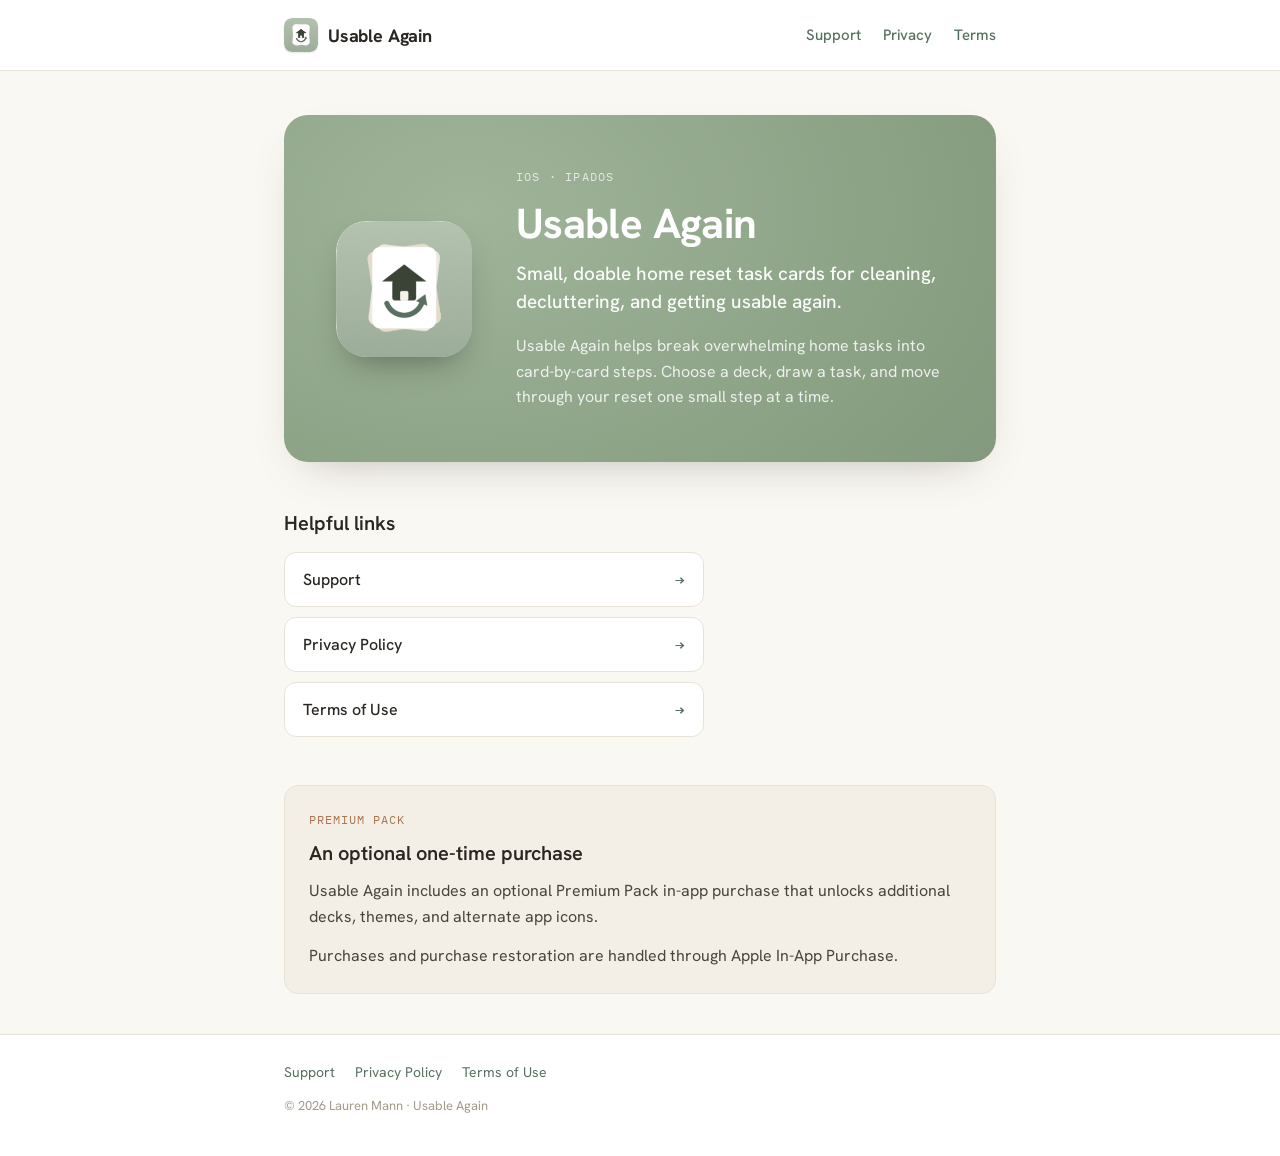
==== usable-again/index.html @ a594723f "Add initial website structure and content for Usable Again" ====
<!DOCTYPE html>
<html lang="en">
<head>
<meta charset="utf-8">
<meta name="viewport" content="width=device-width, initial-scale=1">
<title>Usable Again</title>
<meta name="description" content="Small, doable home reset task cards for cleaning, decluttering, and getting usable again.">
<link rel="icon" type="image/png" href="/assets/app-icon.png">
<link rel="preconnect" href="https://fonts.googleapis.com">
<link rel="preconnect" href="https://fonts.gstatic.com" crossorigin>
<link rel="stylesheet" href="https://fonts.googleapis.com/css2?family=Hanken+Grotesk:wght@400;500;600;700&family=IBM+Plex+Mono:wght@400;500&display=swap">
<link rel="stylesheet" href="/styles.css">
</head>
<body class="landing">

  <header class="site-header">
    <div class="header-inner">
      <a class="brand" href="/usable-again/"><img src="/assets/app-icon.png" alt="" width="34" height="34"><span>Usable Again</span></a>
      <nav class="primary-nav" aria-label="Primary">
        <a href="/usable-again/support/">Support</a>
        <a href="/usable-again/privacy/">Privacy</a>
        <a href="/usable-again/terms/">Terms</a>
      </nav>
    </div>
  </header>

  <main>
    <!-- Hero — feature-graphic treatment from the brand identity: sage field, icon left, wordmark + promise right -->
    <section class="hero" aria-label="Usable Again">
      <img src="/assets/app-icon.png" alt="" width="136" height="136">
      <div class="hero-text">
        <p class="hero-overline">iOS · iPadOS</p>
        <h1>Usable Again</h1>
        <p class="hero-lead">Small, doable home reset task cards for cleaning, decluttering, and getting usable again.</p>
        <p class="hero-body">Usable Again helps break overwhelming home tasks into card-by-card steps. Choose a deck, draw a task, and move through your reset one small step at a time.</p>
      </div>
    </section>

    <section class="links-section" aria-labelledby="links-heading">
      <h2 id="links-heading">Helpful links</h2>
      <div class="link-cards">
        <a class="link-card" href="/usable-again/support/">Support<span class="arrow" aria-hidden="true">→</span></a>
        <a class="link-card" href="/usable-again/privacy/">Privacy Policy<span class="arrow" aria-hidden="true">→</span></a>
        <a class="link-card" href="/usable-again/terms/">Terms of Use<span class="arrow" aria-hidden="true">→</span></a>
      </div>
    </section>

    <section class="premium-panel" aria-labelledby="premium-heading">
      <p class="overline">Premium Pack</p>
      <h2 id="premium-heading">An optional one-time purchase</h2>
      <p>Usable Again includes an optional Premium Pack in-app purchase that unlocks additional decks, themes, and alternate app icons.</p>
      <p>Purchases and purchase restoration are handled through Apple In-App Purchase.</p>
    </section>
  </main>

  <footer class="site-footer">
    <div class="footer-inner">
      <nav class="footer-nav" aria-label="Footer">
        <a href="/usable-again/support/">Support</a>
        <a href="/usable-again/privacy/">Privacy Policy</a>
        <a href="/usable-again/terms/">Terms of Use</a>
      </nav>
      <p class="copyright">© 2026 Lauren Mann · Usable Again</p>
    </div>
  </footer>

</body>
</html>
---- styles.css ----
/* Usable Again — shared styles (design tokens from Home Reset Deck design system) */

:root {
  --bg: #faf8f3;
  --surface: #ffffff;
  --surface-sunken: #f3efe7;

  --text: #2a2722;
  --text-secondary: #4a443b;
  --text-muted: #756e62;
  --text-subtle: #a39a8b;

  --border: #e9e3d7;
  --border-strong: #d9d1c1;

  --accent: #57705f;
  --on-accent: #ffffff;
  --caution: #ab7551;

  --font-sans: 'Hanken Grotesk', ui-sans-serif, system-ui, -apple-system, 'Segoe UI', sans-serif;
  --font-mono: 'IBM Plex Mono', ui-monospace, 'SFMono-Regular', Menlo, monospace;
}

* { box-sizing: border-box; }

html, body { margin: 0; }

body {
  min-height: 100vh;
  display: flex;
  flex-direction: column;
  background: var(--bg);
  color: var(--text);
  font-family: var(--font-sans);
  -webkit-font-smoothing: antialiased;
}

/* ---- Header ---- */

.site-header {
  border-bottom: 1px solid var(--border);
  background: var(--surface);
}

.header-inner {
  max-width: 720px;
  margin: 0 auto;
  padding: 18px 24px;
  display: flex;
  align-items: center;
  justify-content: space-between;
  gap: 16px;
  flex-wrap: wrap;
}

.brand {
  display: flex;
  align-items: center;
  gap: 10px;
  color: var(--text);
  text-decoration: none;
}

.brand img {
  display: block;
  width: 34px;
  height: 34px;
  border-radius: 8px;
  box-shadow: 0 1px 2px rgba(42, 39, 34, 0.12);
}

.brand span {
  font-size: 18px;
  font-weight: 700;
  letter-spacing: -0.01em;
}

.primary-nav {
  display: flex;
  gap: 22px;
  flex-wrap: wrap;
}

.primary-nav a {
  font-size: 15px;
  font-weight: 500;
  color: var(--accent);
  text-decoration: none;
}

.primary-nav a:hover { text-decoration: underline; }

.primary-nav a[aria-current="page"] {
  font-weight: 600;
  color: var(--text);
}

/* ---- Main column ---- */

main {
  flex: 1;
  max-width: 720px;
  width: 100%;
  margin: 0 auto;
  padding: 56px 24px 40px;
}

/* Landing uses a slightly wider shell */
body.landing .header-inner,
body.landing .footer-inner { max-width: 760px; }

body.landing main {
  max-width: 760px;
  padding-top: 44px;
}

/* ---- Typography ---- */

h1 {
  font-size: 32px;
  line-height: 1.14;
  font-weight: 700;
  letter-spacing: -0.015em;
  margin: 0 0 14px;
}

h2 {
  font-size: 20px;
  font-weight: 600;
  margin: 36px 0 12px;
}

body.support h2 { margin-top: 40px; }

p {
  font-size: 16px;
  line-height: 1.65;
  color: var(--text-secondary);
  margin: 0 0 16px;
  text-wrap: pretty;
}

ul, ol {
  margin: 0 0 16px;
  padding-left: 22px;
  color: var(--text-secondary);
}

li {
  font-size: 16px;
  line-height: 1.6;
  margin-bottom: 6px;
}

strong {
  color: var(--text);
  font-weight: 600;
}

p a {
  color: var(--accent);
  text-decoration: underline;
  font-weight: 500;
}

.lead {
  font-size: 18px;
  line-height: 1.5;
  color: var(--text-secondary);
  margin: 0 0 28px;
}

.effective-date {
  font-family: var(--font-mono);
  font-size: 13px;
  letter-spacing: 0.04em;
  color: var(--text-muted);
  margin: 0 0 28px;
}

.overline {
  font-family: var(--font-mono);
  font-size: 12px;
  letter-spacing: 0.08em;
  text-transform: uppercase;
  color: var(--text-muted);
  margin: 0 0 8px;
}

.tight { margin-bottom: 12px; }
.flush { margin-bottom: 0; }
.ink { color: var(--text); }

/* ---- Landing: hero ---- */

.hero {
  background: radial-gradient(120% 170% at 26% 28%, #9fb499 0%, #8aa083 55%, #7b9075 100%);
  border-radius: 24px;
  padding: clamp(28px, 6vw, 52px);
  display: flex;
  align-items: center;
  gap: clamp(24px, 5vw, 44px);
  flex-wrap: wrap;
  box-shadow: 0 18px 44px -24px rgba(74, 68, 59, 0.4);
}

.hero img {
  display: block;
  width: clamp(96px, 18vw, 136px);
  height: clamp(96px, 18vw, 136px);
  border-radius: 30px;
  box-shadow: 0 16px 32px -14px rgba(35, 44, 34, 0.5);
  flex-shrink: 0;
}

.hero-text {
  flex: 1;
  min-width: 250px;
  display: flex;
  flex-direction: column;
  gap: 14px;
}

.hero-overline {
  font-family: var(--font-mono);
  font-size: 12px;
  letter-spacing: 0.1em;
  text-transform: uppercase;
  color: rgba(255, 255, 255, 0.72);
  margin: 0;
}

.hero h1 {
  font-size: clamp(32px, 6vw, 42px);
  line-height: 1.08;
  font-weight: 700;
  letter-spacing: -0.015em;
  color: #ffffff;
  margin: 0;
}

.hero-lead {
  font-size: clamp(17px, 3vw, 19px);
  line-height: 1.45;
  font-weight: 500;
  color: rgba(255, 255, 255, 0.95);
  margin: 0;
  max-width: 44ch;
}

.hero-body {
  font-size: 16px;
  line-height: 1.6;
  color: rgba(255, 255, 255, 0.84);
  margin: 4px 0 0;
  max-width: 52ch;
}

/* ---- Landing: helpful links ---- */

.links-section { margin-top: 48px; }

.links-section h2 { margin: 0 0 16px; }

.link-cards {
  display: flex;
  flex-direction: column;
  gap: 10px;
  max-width: 420px;
}

.link-card {
  display: flex;
  align-items: center;
  justify-content: space-between;
  gap: 12px;
  padding: 16px 18px;
  background: var(--surface);
  border: 1px solid var(--border);
  border-radius: 12px;
  text-decoration: none;
  color: var(--text);
  font-size: 16px;
  font-weight: 500;
}

.link-card:hover { border-color: var(--border-strong); }

.link-card .arrow {
  color: var(--accent);
  font-family: var(--font-mono);
}

/* ---- Landing: premium panel ---- */

.premium-panel {
  margin-top: 48px;
  padding: 24px;
  background: var(--surface-sunken);
  border: 1px solid var(--border);
  border-radius: 14px;
}

.premium-panel .overline {
  color: var(--caution);
  margin-bottom: 10px;
}

.premium-panel h2 { margin: 0 0 12px; }

.premium-panel p { margin-bottom: 12px; }

.premium-panel p:last-child { margin-bottom: 0; }

/* ---- Support: contact card ---- */

.contact-card {
  padding: 22px 24px;
  background: var(--surface);
  border: 1px solid var(--border);
  border-radius: 14px;
  box-shadow: 0 8px 28px -14px rgba(74, 68, 59, 0.28);
}

.contact-email {
  font-size: 18px;
  margin: 0 0 18px;
}

.contact-email a {
  color: var(--accent);
  text-decoration: underline;
  font-weight: 600;
}

.button-row {
  display: flex;
  gap: 12px;
  flex-wrap: wrap;
}

.button {
  display: inline-flex;
  align-items: center;
  padding: 11px 20px;
  border-radius: 999px;
  text-decoration: none;
  font-weight: 600;
  font-size: 15px;
}

.button-primary {
  background: var(--accent);
  color: var(--on-accent);
}

.button-secondary {
  background: var(--surface);
  color: var(--text);
  border: 1.5px solid var(--border-strong);
}

.after-card { margin-top: 28px; }

/* ---- Support: feedback format block ---- */

.mono-block {
  padding: 16px 18px;
  background: var(--surface-sunken);
  border: 1px solid var(--border);
  border-radius: 12px;
  font-family: var(--font-mono);
  font-size: 14px;
  line-height: 1.9;
  color: var(--text-secondary);
}

/* ---- Footer ---- */

.site-footer {
  border-top: 1px solid var(--border);
  background: var(--surface);
}

.footer-inner {
  max-width: 720px;
  margin: 0 auto;
  padding: 28px 24px 40px;
  display: flex;
  flex-direction: column;
  gap: 14px;
}

.footer-nav {
  display: flex;
  gap: 20px;
  flex-wrap: wrap;
}

.footer-nav a {
  font-size: 14px;
  color: var(--accent);
  text-decoration: none;
}

.footer-nav a:hover { text-decoration: underline; }

.copyright {
  margin: 0;
  font-size: 13px;
  color: var(--text-subtle);
}
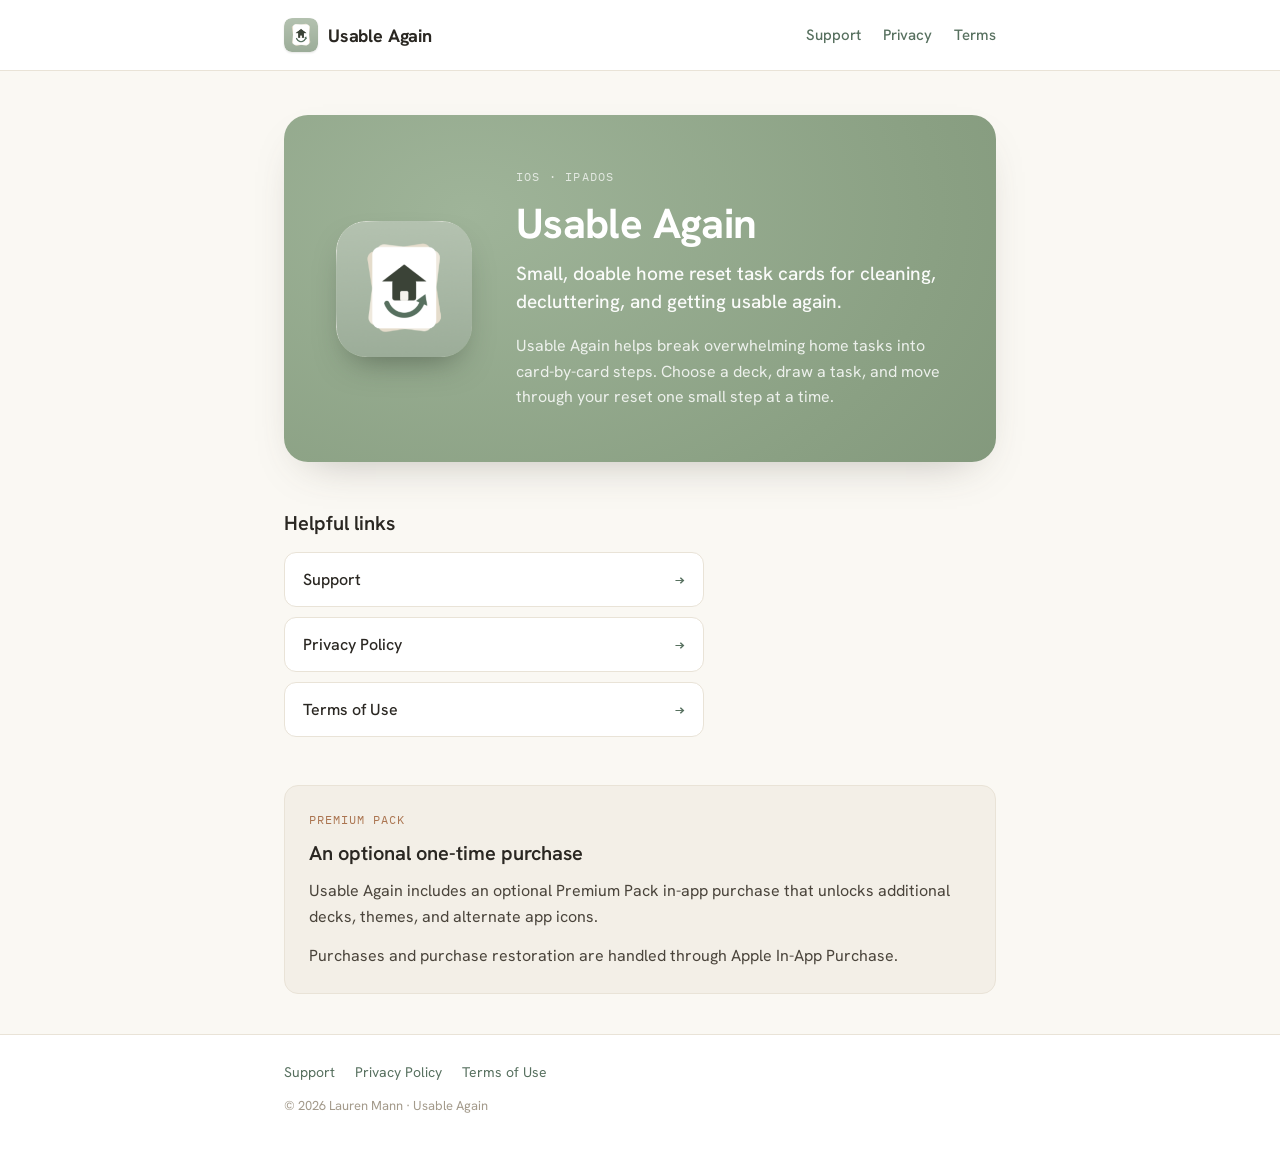
==== commit 8d47f5f7: "Self-host fonts, fill policy gaps, and add standard site files - Serve Hanken Grotesk (WOFF2) and IB" ====
--- a/usable-again/index.html
+++ b/usable-again/index.html
@@ -6,9 +6,19 @@
 <title>Usable Again</title>
 <meta name="description" content="Small, doable home reset task cards for cleaning, decluttering, and getting usable again.">
 <link rel="icon" type="image/png" href="/assets/app-icon.png">
-<link rel="preconnect" href="https://fonts.googleapis.com">
-<link rel="preconnect" href="https://fonts.gstatic.com" crossorigin>
-<link rel="stylesheet" href="https://fonts.googleapis.com/css2?family=Hanken+Grotesk:wght@400;500;600;700&family=IBM+Plex+Mono:wght@400;500&display=swap">
+<link rel="canonical" href="https://usableagain.com/usable-again/">
+<meta name="theme-color" content="#faf8f3">
+<meta property="og:type" content="website">
+<meta property="og:site_name" content="Usable Again">
+<meta property="og:title" content="Usable Again">
+<meta property="og:description" content="Small, doable home reset task cards for cleaning, decluttering, and getting usable again.">
+<meta property="og:url" content="https://usableagain.com/usable-again/">
+<meta property="og:image" content="https://usableagain.com/assets/og-image.png">
+<meta property="og:image:width" content="1200">
+<meta property="og:image:height" content="630">
+<meta property="og:image:alt" content="Usable Again app icon with the tagline Make your space usable again">
+<meta name="twitter:card" content="summary_large_image">
+<link rel="apple-touch-icon" href="/assets/apple-touch-icon.png">
 <link rel="stylesheet" href="/styles.css">
 </head>
 <body class="landing">
--- a/styles.css
+++ b/styles.css
@@ -1,4 +1,12 @@
 /* Usable Again — shared styles (design tokens from Home Reset Deck design system) */
+
+/* Self-hosted fonts (SIL Open Font License; licenses in /assets/fonts/) */
+@font-face { font-family: 'Hanken Grotesk'; font-weight: 400; font-style: normal; font-display: swap; src: url('/assets/fonts/HankenGrotesk-Regular.woff2') format('woff2'); }
+@font-face { font-family: 'Hanken Grotesk'; font-weight: 500; font-style: normal; font-display: swap; src: url('/assets/fonts/HankenGrotesk-Medium.woff2') format('woff2'); }
+@font-face { font-family: 'Hanken Grotesk'; font-weight: 600; font-style: normal; font-display: swap; src: url('/assets/fonts/HankenGrotesk-SemiBold.woff2') format('woff2'); }
+@font-face { font-family: 'Hanken Grotesk'; font-weight: 700; font-style: normal; font-display: swap; src: url('/assets/fonts/HankenGrotesk-Bold.woff2') format('woff2'); }
+@font-face { font-family: 'IBM Plex Mono'; font-weight: 400; font-style: normal; font-display: swap; src: url('/assets/fonts/IBMPlexMono-Regular.ttf') format('truetype'); }
+@font-face { font-family: 'IBM Plex Mono'; font-weight: 500; font-style: normal; font-display: swap; src: url('/assets/fonts/IBMPlexMono-Medium.ttf') format('truetype'); }
 
 :root {
   --bg: #faf8f3;
